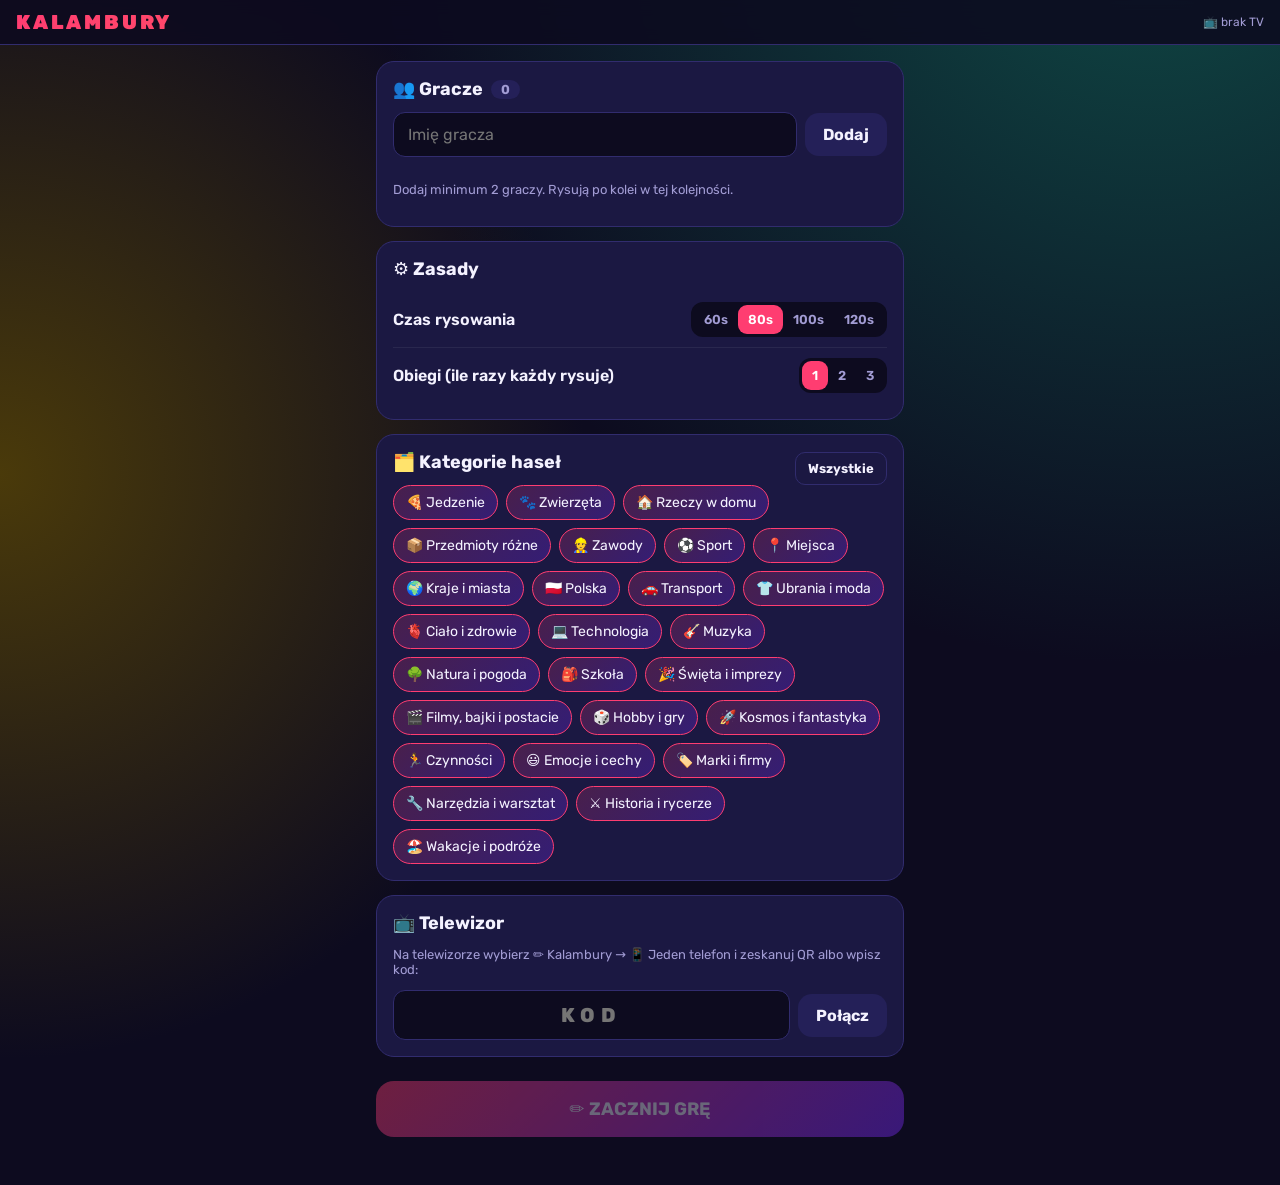
==== draw.html @ 6436c8e0 "Nowa gra: Kalambury – rysowanie na telefonie na żywo na TV - trzecia gra w wyborze na TV, oba tryby " ====
<!doctype html>
<html lang="pl">
<head>
<meta charset="utf-8">
<meta name="viewport" content="width=device-width, initial-scale=1, viewport-fit=cover, user-scalable=no">
<meta name="theme-color" content="#0d0b1f">
<title>Kalambury – host</title>
<link rel="manifest" href="manifest.webmanifest">
<link rel="preconnect" href="https://fonts.googleapis.com">
<link rel="preconnect" href="https://fonts.gstatic.com" crossorigin>
<link href="https://fonts.googleapis.com/css2?family=Rubik:wght@400;600;800;900&display=swap" rel="stylesheet">
<link rel="stylesheet" href="css/host.css?v=202611011021">
</head>
<body class="draw-ui">
<header class="top">
  <div class="logo">KALAMBURY</div>
  <div class="tvstat" id="tvstat">📺 brak TV</div>
</header>
<main id="app"></main>
<script src="js/config.js?v=202611011021"></script>
<script src="js/tvlink.js?v=202611011021"></script>
<script src="js/draw-core.js?v=202611011021"></script>
<script src="js/draw-pad.js?v=202611011021"></script>
<script src="js/draw-engine.js?v=202611011021"></script>
<script src="js/draw-host.js?v=202611011021"></script>
</body>
</html>
---- css/host.css ----
:root{
  --bg:#0d0b1f;--card:#1b1842;--card2:#242058;--line:#312c6e;--txt:#f4f2ff;--mut:#a29cd4;
  --pri:#ff3d71;--pri2:#ff8a3d;--vio:#7a2cff;--ok:#2ee59d;--warn:#ffc53d;
}
*{box-sizing:border-box;-webkit-tap-highlight-color:transparent}
html,body{margin:0;background:var(--bg);color:var(--txt);font-family:Rubik,system-ui,-apple-system,sans-serif;font-size:16px}
body{min-height:100dvh;background:
  radial-gradient(circle at 15% -10%,#3b1d6e 0,transparent 45%),
  radial-gradient(circle at 110% 40%,#5a1240 0,transparent 40%),var(--bg);background-attachment:fixed;overscroll-behavior:none}
button,input{font:inherit;color:inherit}
.top{position:sticky;top:0;z-index:5;display:flex;align-items:center;gap:10px;padding:10px 16px;padding-top:max(10px,env(safe-area-inset-top));
  background:rgba(13,11,31,.88);backdrop-filter:blur(8px);-webkit-backdrop-filter:blur(8px);border-bottom:1px solid var(--line)}
.logo{flex:1;font-weight:900;letter-spacing:.14em;font-size:20px;background:linear-gradient(90deg,var(--pri),var(--pri2));-webkit-background-clip:text;background-clip:text;color:transparent}
.tvstat{font-size:12px;color:var(--mut);white-space:nowrap}.tvstat.on{color:var(--ok)}
main{max-width:560px;margin:0 auto;padding:16px 16px 48px}
.loading{text-align:center;padding:80px 0;color:var(--mut);animation:pulse 1.4s infinite}
.card{background:var(--card);border:1px solid var(--line);border-radius:18px;padding:16px;margin-bottom:14px}
.card.err{border-color:#ff4d6d;background:#3a1430}
h1{font-size:26px;line-height:1.2;margin:8px 0}
h2{font-size:18px;margin:0 0 12px;display:flex;align-items:center;gap:8px;flex-wrap:wrap;justify-content:center}
.card h2{justify-content:flex-start}
.row{display:flex;gap:8px;align-items:center}.row.wrap{flex-wrap:wrap}.row.between{justify-content:space-between}.row.cen{justify-content:center}
.row .grow{flex:1}
.muted{color:var(--mut)}.small{font-size:13px}
code{background:#0003;padding:1px 5px;border-radius:5px;font-size:12px}
.badge{background:var(--card2);border-radius:99px;padding:2px 10px;font-size:13px;color:var(--mut)}
input{flex:1;min-width:0;background:#0d0b1f;border:1px solid var(--line);border-radius:12px;padding:12px 14px;font-size:16px;outline:none}
input:focus{border-color:var(--pri)}
.btn{border:0;border-radius:14px;padding:12px 18px;font-weight:700;background:var(--card2);cursor:pointer;transition:transform .1s,opacity .2s}
.btn:active{transform:scale(.96)}
.btn.sm{padding:8px 12px;font-size:13px;border-radius:10px}
.btn.big{padding:17px 22px;font-size:18px;width:100%;border-radius:18px;margin-top:10px}
.btn.primary{background:linear-gradient(135deg,var(--pri),var(--vio));box-shadow:0 8px 24px -8px var(--pri)}
.btn.ghost{background:transparent;border:1px solid var(--line)}
.btn:disabled{opacity:.4;box-shadow:none}
.center-b{display:block;margin:18px auto 0}
.players{list-style:none;margin:12px 0 4px;padding:0;display:flex;flex-direction:column;gap:6px}
.players li{display:flex;align-items:center;gap:10px;background:#0d0b1f88;border-radius:12px;padding:6px 6px 6px 8px;animation:pop .25s ease-out}
.pname{flex:1;font-weight:600;overflow:hidden;text-overflow:ellipsis;white-space:nowrap;text-align:left}
.pts{font-size:12px;color:var(--mut)}
.icon{width:36px;height:36px;border-radius:10px;border:0;background:var(--card2);font-weight:800;cursor:pointer;flex:none}
.icon.ph{background:none}.icon.x{color:#ff8fa3}.icon.plus{background:var(--pri)}
.av{--c:#888;display:inline-flex;align-items:center;justify-content:center;width:34px;height:34px;border-radius:50%;background:var(--c);color:#111;font-weight:900;flex:none;vertical-align:middle;box-shadow:0 0 0 3px #0003}
.av.sm{width:26px;height:26px;font-size:13px}
.av.xl{width:96px;height:96px;font-size:44px;margin:8px auto;box-shadow:0 0 0 6px #fff1,0 0 40px var(--c)}
.chips{display:flex;flex-wrap:wrap;gap:8px}.chips.cen{justify-content:center;margin:10px 0}
.chip{border:1px solid var(--line);background:#0d0b1f88;border-radius:99px;padding:8px 12px;font-size:14px;cursor:pointer;display:inline-flex;align-items:center;gap:6px}
.chip small{color:var(--mut);font-size:11px}
.chip.on{background:linear-gradient(135deg,#ff3d7133,#7a2cff44);border-color:var(--pri)}
.chip.on small{color:#ffd0dc}
.set{display:flex;align-items:center;justify-content:space-between;gap:12px;padding:10px 0;border-top:1px solid #ffffff10;flex-wrap:wrap}
.set:first-of-type{border-top:0}
.set-l{font-weight:600;display:flex;flex-direction:column}.set-l small{font-weight:400;font-size:12px;color:var(--mut)}
.seg{display:flex;background:#0d0b1f;border-radius:12px;padding:3px}
.seg button{border:0;background:none;padding:7px 10px;border-radius:9px;font-size:13px;font-weight:600;color:var(--mut);cursor:pointer}
.seg button.on{background:var(--pri);color:#fff}
.stepper{display:flex;align-items:center;gap:12px}.stepper b{min-width:18px;text-align:center;font-size:18px}
.stepper button{width:36px;height:36px;border-radius:10px;border:0;background:var(--card2);font-size:20px;font-weight:800;cursor:pointer}
.toggle{width:54px;height:32px;border-radius:99px;border:0;background:#0d0b1f;position:relative;cursor:pointer}
.toggle span{position:absolute;left:4px;top:4px;width:24px;height:24px;border-radius:50%;background:var(--mut);transition:.2s}
.toggle.on{background:var(--ok)}.toggle.on span{left:26px;background:#fff}

.center{display:flex;flex-direction:column;align-items:center;text-align:center;gap:6px;padding-top:12px;animation:fadeUp .35s ease-out}
.step{font-size:12px;text-transform:uppercase;letter-spacing:.16em;color:var(--mut)}
.pass-anim{font-size:42px;animation:pass 1.6s ease-in-out infinite}
.big-emoji{font-size:72px}
.pop{animation:pop .5s cubic-bezier(.3,1.6,.5,1)}
.hl{color:var(--warn);font-size:22px}
.clock{font-size:72px;font-weight:900;font-variant-numeric:tabular-nums;letter-spacing:.02em;line-height:1;margin:8px 0}
.clock.low{color:#ff4d6d;animation:pulse 1s infinite}.clock.done{color:#ff4d6d}
.clock.inf{color:var(--mut)}
.tag{display:inline-flex;align-items:center;gap:6px;background:#ff3d3d22;border:1px solid #ff3d3d;border-radius:99px;padding:5px 12px 5px 5px;font-weight:700}

/* kafelek */
.tile{position:relative;width:min(78vw,320px);aspect-ratio:3/4;margin:14px auto 6px;touch-action:none;user-select:none;-webkit-user-select:none;-webkit-touch-callout:none;cursor:pointer}
.tile.small-tile{width:min(60vw,220px);aspect-ratio:16/9}
.tile-cover,.tile-secret{position:absolute;inset:0;border-radius:24px;display:flex;flex-direction:column;align-items:center;justify-content:center;gap:6px}
.tile-secret{background:#fff;color:#14112e;box-shadow:inset 0 0 0 3px #0001;padding:18px}
.tile-cover{background:linear-gradient(145deg,var(--pri) 0%,var(--vio) 100%);box-shadow:0 18px 40px -12px #000,0 0 0 2px #fff2 inset;
  transition:transform .32s cubic-bezier(.2,.8,.2,1),opacity .2s;transform-origin:50% 0}
.tile-cover b{font-size:22px;letter-spacing:.14em}.tile-cover span{font-size:13px;opacity:.85}
.tile-cover .hand{font-size:52px;animation:press 1.6s ease-in-out infinite}
.tile.open .tile-cover{transform:translateY(-62%) rotateX(35deg) scale(.92);opacity:.12}
.role{display:flex;flex-direction:column;align-items:center;gap:6px;text-align:center}
.role span{font-size:14px;color:#6b6799}
.role .word{font-size:clamp(26px,9vw,40px);line-height:1.1;word-break:break-word}
.role small{font-size:13px;color:#6b6799}
.role.imp{color:#d0002a}.role.imp b{font-size:22px}.role.imp em{font-style:normal;font-weight:900;font-size:30px;color:#14112e}
.role-ico{font-size:56px}

.votes{list-style:none;padding:0;margin:8px 0;width:100%;display:flex;flex-direction:column;gap:6px}
.votes li{display:flex;align-items:center;gap:8px;background:var(--card);border:1px solid var(--line);border-radius:14px;padding:6px}
.vname{flex:1;text-align:left;display:flex;align-items:center;gap:8px;font-weight:600}
.vcount{min-width:28px;font-size:22px}
.deltas,.board{list-style:none;padding:0;margin:10px 0;width:100%;display:flex;flex-direction:column;gap:6px}
.deltas li,.board li{display:flex;align-items:center;gap:10px;background:var(--card);border-radius:12px;padding:8px 12px;animation:fadeUp .4s both}
.deltas li b{margin-left:auto;color:var(--ok)}
.board li b{font-size:20px;min-width:30px;text-align:right}.board li i{font-style:normal;color:var(--ok);font-weight:700}
.board li:first-child{background:linear-gradient(90deg,#ffc53d33,var(--card));border:1px solid #ffc53d66}

@keyframes pop{0%{transform:scale(.6);opacity:0}100%{transform:none;opacity:1}}
@keyframes fadeUp{0%{transform:translateY(14px);opacity:0}100%{transform:none;opacity:1}}
@keyframes pulse{50%{opacity:.45}}
@keyframes pass{0%,100%{transform:translateX(-30px) rotate(-12deg)}50%{transform:translateX(30px) rotate(12deg)}}
@keyframes press{0%,100%{transform:translateY(0)}50%{transform:translateY(10px) scale(.92)}}

.code-in{text-transform:uppercase;letter-spacing:.3em;font-weight:800;text-align:center;font-size:20px}
.ok{color:var(--ok)}
.ballots{list-style:none;padding:0;margin:8px 0;width:100%;display:flex;flex-direction:column;gap:8px;text-align:left}
.ballots li{background:var(--card);border:1px solid var(--line);border-radius:14px;padding:8px}
.ballots li.voted{border-color:var(--ok)}
.who{display:flex;align-items:center;gap:6px;margin-bottom:6px;font-size:14px}
.targets{display:flex;flex-wrap:wrap;gap:6px}
.tgt{display:inline-flex;align-items:center;gap:5px;border:1px solid var(--line);background:#0d0b1f;border-radius:99px;padding:3px 10px 3px 3px;font-size:13px;font-weight:600;cursor:pointer}
.tgt.on{background:var(--pri);border-color:var(--pri)}
.opts{display:grid;grid-template-columns:1fr 1fr;gap:6px;width:100%;margin:8px 0}
.opt{display:flex;align-items:center;justify-content:center;gap:4px;min-height:46px;border:1px solid var(--line);background:var(--card);border-radius:12px;padding:6px 8px;font-weight:700;font-size:14px;cursor:pointer}
.opt.on{background:var(--pri);border-color:var(--pri)}
.av.xs{width:20px;height:20px;font-size:10px;box-shadow:none}
.tvlink{display:block;text-align:center;text-decoration:none;color:#fff;margin:0 0 6px}
.tvlink:focus{outline:4px solid #fff;outline-offset:3px}
.cen-t{text-align:center;margin:0 0 14px}

/* ---------- telefon gracza ---------- */
.joinf{display:flex;flex-direction:column;gap:8px;width:100%;text-align:left}
.joinf label{font-size:13px;color:var(--mut);font-weight:600;margin-top:4px}
.ok{color:var(--ok);font-weight:700}
.tile.mini{width:min(70vw,260px);aspect-ratio:16/8;margin-top:18px}
.tile.mini .role .word{font-size:26px}.tile.mini .role-ico{font-size:28px}.tile.mini .role.imp em{font-size:22px}
.tile.mini .tile-cover b{font-size:16px}
.vgrid{display:grid;grid-template-columns:1fr 1fr;gap:8px;width:100%}
.vbtn{display:flex;flex-direction:column;align-items:center;gap:6px;padding:14px 8px;border-radius:16px;border:2px solid var(--line);background:var(--card);font-weight:700;cursor:pointer}
.vbtn.on{border-color:var(--pri);background:linear-gradient(135deg,#ff3d7144,#7a2cff55);box-shadow:0 0 20px -6px var(--pri)}
.clock.sm{font-size:40px}
.mydelta{font-size:56px;font-weight:900;color:var(--mut)}.mydelta.plus{color:var(--ok)}
.mydelta small{display:block;font-size:13px;font-weight:600;color:var(--mut)}
.board li.me{outline:2px solid var(--pri)}
.drum-s{font-size:48px;animation:press .3s infinite alternate}

/* ---------- emoji i reakcje ---------- */
.av.emo{font-size:20px;line-height:1}.av.sm.emo{font-size:15px}.av.xl.emo{font-size:58px}.av.xs.emo{font-size:12px}
.emo-btn{background:none;border:0;padding:0;cursor:pointer}
.emogrid{display:grid;grid-template-columns:repeat(8,1fr);gap:4px}
.emo-pick{font-size:22px;padding:6px 0;border-radius:10px;border:2px solid transparent;background:#0d0b1f;cursor:pointer}
.emo-pick.on{border-color:var(--pri);background:#ff3d7133}
.emo-pick:disabled{opacity:.25}
.emocard{width:100%;margin-top:10px}.emocard summary{cursor:pointer;font-weight:700}
.emocard .emogrid{margin-top:10px}
body.has-react main{padding-bottom:90px}
.reactbar{position:fixed;left:0;right:0;bottom:0;display:flex;justify-content:space-around;gap:2px;padding:8px 6px calc(8px + env(safe-area-inset-bottom));background:rgba(13,11,31,.94);border-top:1px solid var(--line);z-index:6}
.reactbar button{font-size:24px;background:none;border:0;padding:4px;cursor:pointer;border-radius:10px}
.reactbar button:active{background:#ffffff14}
.reactbar button.fly{animation:fly .5s ease-out}
@keyframes fly{0%{transform:none}40%{transform:translateY(-14px) scale(1.4)}100%{transform:none}}
.set .seg{flex-wrap:wrap}
.reactbar button{flex:1;min-width:0;font-size:22px;padding:4px 0}

/* ================= MAFIA (telefon) ================= */
body.mafia-ui{background:radial-gradient(circle at 80% -10%,#4a0d22 0,transparent 45%),radial-gradient(circle at 0% 40%,#1a1a4a 0,transparent 40%),var(--bg)}
body.night-ui{background:radial-gradient(ellipse at 50% 120%,#0d1b3d 0%,#03040f 70%)}
.mrole-card{color:#14112e}.mrole-card b{font-size:26px}.mrole-card span{font-size:14px}
.mrole-card.r-mafia b{color:#d0002a}.mrole-card.r-cop b{color:#1c6fd1}.mrole-card.r-doctor b{color:#0c9a62}
.mrole-card small{font-weight:700;color:#d0002a}
.vbtn small{font-size:11px;color:#ffb3c1}
.inbox{width:100%;text-align:left;border-color:var(--warn);background:#3a2c0a}
.inbox p{margin:6px 0 0;font-size:14px}
.hand,.cardsel{width:100%;text-align:left;margin-top:14px}
.pcards{display:grid;grid-template-columns:repeat(auto-fill,minmax(150px,1fr));gap:8px;margin-top:10px}
.pcard{display:flex;flex-direction:column;align-items:center;gap:4px;text-align:center;padding:10px 8px;border-radius:14px;border:2px solid var(--line);background:linear-gradient(160deg,#2a2466,#1b1842);cursor:pointer;opacity:.55}
.pcard.now{opacity:1;box-shadow:0 0 0 2px #ffffff22,0 10px 24px -10px #000}
.pcard .pe{font-size:30px}.pcard b{font-size:14px}.pcard p{font-size:11.5px;color:#cfcaf2;margin:0;line-height:1.3}
.pcard i{font-style:normal;font-size:10.5px;color:var(--mut);text-transform:uppercase;letter-spacing:.06em}
.pcard.t-mafia{border-color:#ff2d4a;background:linear-gradient(160deg,#4a1024,#1b1842)}
.pcard.t-town{border-color:#4dabf7;background:linear-gradient(160deg,#10305a,#1b1842)}
.pcard.big{opacity:1;max-width:240px;margin:0 auto 10px}
.pcard.big .pe{font-size:44px}.pcard.big p{font-size:13px}
.ghostscr .big-emoji{animation:float 3s ease-in-out infinite}
.pnote{position:fixed;left:50%;top:70px;transform:translate(-50%,-140px);background:#ff3d71;color:#fff;font-weight:700;padding:10px 18px;border-radius:14px;z-index:20;transition:transform .3s;max-width:90%;text-align:center}
.pnote.on{transform:translate(-50%,0)}
@keyframes float{50%{transform:translateY(-8px)}}

/* ===== animacje Mafii na telefonie ===== */
.fxc{width:100%;display:flex;flex-direction:column;align-items:center;gap:6px;padding:14px 10px;margin:6px 0;border-radius:18px;background:#1b1842;border:2px solid var(--line);position:relative;overflow:hidden;animation:fadeUp .4s both}
.fxc small{color:var(--mut);font-weight:700}
.fxc b{font-size:17px}
.fxc .scan{position:relative;width:110px;height:110px;display:flex;align-items:center;justify-content:center}
.fxc .lens{position:absolute;font-size:46px;animation:lens 1.6s ease-in-out both;filter:drop-shadow(0 4px 8px #000)}
@keyframes lens{0%{transform:translate(-40px,30px) rotate(-20deg);opacity:0}15%{opacity:1}35%{transform:translate(35px,-20px) rotate(10deg)}60%{transform:translate(-25px,-30px) rotate(-10deg)}85%{transform:translate(20px,25px)}100%{transform:translate(40px,40px) scale(.6);opacity:0}}
.fxc .beam{position:absolute;inset:0;border-radius:50%;background:linear-gradient(180deg,transparent 45%,#6cc6ff99 50%,transparent 55%);animation:beam 1.5s linear both}
@keyframes beam{0%{transform:translateY(-60%);opacity:1}100%{transform:translateY(60%);opacity:0}}
.fxc .stamp2{font-size:26px;font-weight:900;letter-spacing:.06em;padding:4px 16px;border:4px solid;border-radius:10px;transform:rotate(-7deg);animation:stamp2 .5s 1.6s cubic-bezier(.3,1.6,.5,1) both}
@keyframes stamp2{0%{opacity:0;transform:rotate(-7deg) scale(3)}100%{opacity:1;transform:rotate(-7deg) scale(1)}}
.fxc.bad{border-color:#ff2d4a;background:linear-gradient(180deg,#4a1024,#1b1842)}.fxc.bad .stamp2{color:#ff4d6d;border-color:#ff4d6d}
.fxc.good{border-color:var(--ok);background:linear-gradient(180deg,#0f3d2c,#1b1842)}.fxc.good .stamp2{color:var(--ok);border-color:var(--ok)}
.fxc.check b{animation:fadeUp .4s 1.9s both}
.sv2{position:relative;width:110px;height:110px;display:flex;align-items:center;justify-content:center}
.knife2{position:absolute;font-size:40px;animation:knife2 1.4s both}
@keyframes knife2{0%{transform:translate(-160px,-40px) rotate(-60deg)}40%{transform:translate(-56px,0) rotate(200deg)}55%{transform:translate(-64px,-4px) rotate(170deg)}100%{transform:translate(-170px,-90px) rotate(-200deg);opacity:0}}
.shield2{position:absolute;inset:-10px;border-radius:50%;border:4px solid #6cc6ff;box-shadow:0 0 22px #6cc6ff,inset 0 0 16px #6cc6ff88;animation:shieldup2 1s .4s both}
@keyframes shieldup2{0%{opacity:0;transform:scale(.3)}40%{opacity:1;transform:scale(1.12)}100%{opacity:1;transform:scale(1)}}
.shieldc{border-color:#6cc6ff;background:linear-gradient(180deg,#0f2d4a,#1b1842)}
.dove2{font-size:64px;animation:dove2 2s ease-in-out both}
@keyframes dove2{0%{transform:translate(-160px,60px) scale(.5);opacity:0}50%{transform:translate(0,-10px) scale(1.2);opacity:1}100%{transform:none}}
.siren{font-size:56px;animation:siren .5s 4 alternate}
@keyframes siren{from{filter:drop-shadow(0 0 4px #f00)}to{filter:drop-shadow(0 0 22px #f00) hue-rotate(180deg);transform:scale(1.15)}}
.alarmc{border-color:#ff2d4a}
.slash2{position:absolute;left:-10%;top:40%;width:120%;height:6px;border-radius:6px;background:linear-gradient(90deg,transparent,#ff1f3d,transparent);transform:rotate(-30deg) scaleX(0);transform-origin:left;animation:slash2 .4s .3s both}
.slash2.b{top:58%;animation-delay:.45s}
@keyframes slash2{to{transform:rotate(-30deg) scaleX(1)}}
.fxc.hit.bad .av{animation:fallover2 .8s .9s forwards}
@keyframes fallover2{to{transform:rotate(-80deg) translateY(10px);filter:grayscale(1) brightness(.6)}}
/* odegrana animacja – tylko stan końcowy */
.fxc.still,.fxc.still *{animation-duration:0s !important;animation-delay:0s !important}
.fxc.still .lens,.fxc.still .beam,.fxc.still .knife2{display:none}
/* śmierć gracza */
.deathfx{position:fixed;inset:0;z-index:30;display:flex;flex-direction:column;align-items:center;justify-content:center;background:radial-gradient(circle,#3a0010ee,#000f);animation:deathfx 4.2s forwards;pointer-events:none}
.deathfx b{font-size:110px;animation:pop .6s .4s cubic-bezier(.3,1.6,.5,1) both}
.deathfx h2{color:#ff4d6d;font-size:28px;animation:fadeUp .5s 1s both}
.deathfx .crack{position:absolute;inset:0;background:repeating-linear-gradient(115deg,transparent 0 46px,#ffffff22 47px,transparent 49px),repeating-linear-gradient(35deg,transparent 0 70px,#ffffff1a 71px,transparent 73px);animation:fadeUp .2s .2s both}
@keyframes deathfx{0%{opacity:0}8%{opacity:1}80%{opacity:1}100%{opacity:0;visibility:hidden}}
.deathfx.still{display:none}

/* ================= KALAMBURY (telefon) ================= */
body.draw-ui{background:radial-gradient(circle at 90% -10%,#0f4a46 0,transparent 45%),radial-gradient(circle at 0% 40%,#4a3a0a 0,transparent 40%),var(--bg)}
.choices{display:flex;flex-direction:column;gap:10px;width:100%}
.choice{display:flex;flex-direction:column;gap:2px;padding:16px;border-radius:16px;border:2px solid var(--line);background:linear-gradient(135deg,#2a2466,#1b1842);cursor:pointer;text-align:center}
.choice b{font-size:22px}.choice small{color:var(--mut)}
.choice:active{transform:scale(.97);border-color:var(--pri)}
.drphone{display:flex;flex-direction:column;gap:8px}
.drhead{display:flex;align-items:center;justify-content:space-between}
.drhead .clock{margin:0}
.drword{text-align:center;font-size:16px}.drword b{font-size:22px;color:var(--warn)}.drword small{color:var(--mut);display:block}
.padwrap{display:flex;flex-direction:column;gap:8px}
.padbox{width:100%;aspect-ratio:16/9;border-radius:14px;overflow:hidden;box-shadow:0 0 0 3px #ffffff22;touch-action:none}
canvas.pad{width:100%;height:100%;display:block;touch-action:none;cursor:crosshair}
.tools{display:flex;flex-direction:column;gap:8px}
.colors,.row2{display:flex;gap:6px;flex-wrap:wrap;justify-content:center}
.col{width:34px;height:34px;border-radius:50%;border:3px solid #ffffff33;background:var(--c);cursor:pointer}
.col.erase{background:#fff;font-size:16px;line-height:1}
.col.on{border-color:#fff;transform:scale(1.15);box-shadow:0 0 0 2px var(--pri)}
.sz,.tool{display:inline-flex;align-items:center;gap:5px;border:1px solid var(--line);background:#1b1842;border-radius:10px;padding:6px 10px;cursor:pointer;font-weight:700;font-size:13px}
.sz i{display:inline-block;border-radius:50%;background:#fff}
.sz.on{border-color:var(--pri);background:#ff3d7133}
.dmaskbox{text-align:center;display:flex;flex-direction:column;align-items:center;gap:4px}
.dmask{display:flex;gap:5px;flex-wrap:wrap;justify-content:center}
.dmask b{display:inline-flex;align-items:flex-end;justify-content:center;width:20px;height:26px;border-bottom:3px solid #fff;font-size:20px;font-weight:900;text-transform:uppercase}
.dmask .sp{width:10px}
.dmaskbox small{color:var(--mut)}
.guessf{display:flex;gap:6px}
.guessf input{font-size:18px}
.dnote{text-align:center;font-weight:800;padding:8px;border-radius:12px;animation:pop .4s both}
.dnote.close{background:#4a2a0a;color:#ffb347}.dnote.ok{background:#0f3d2c;color:var(--ok)}
.dchat{display:flex;flex-direction:column;gap:3px;font-size:13px;color:var(--mut)}
.dc.ok{color:var(--ok)}

.whoguess{width:100%;text-align:left;display:flex;flex-direction:column;gap:8px;margin:0}
.whoguess .chip{font-size:15px;padding:8px 12px}
.shout{text-align:center;padding:30px 10px}.shout .big-emoji{animation:pop .6s both}
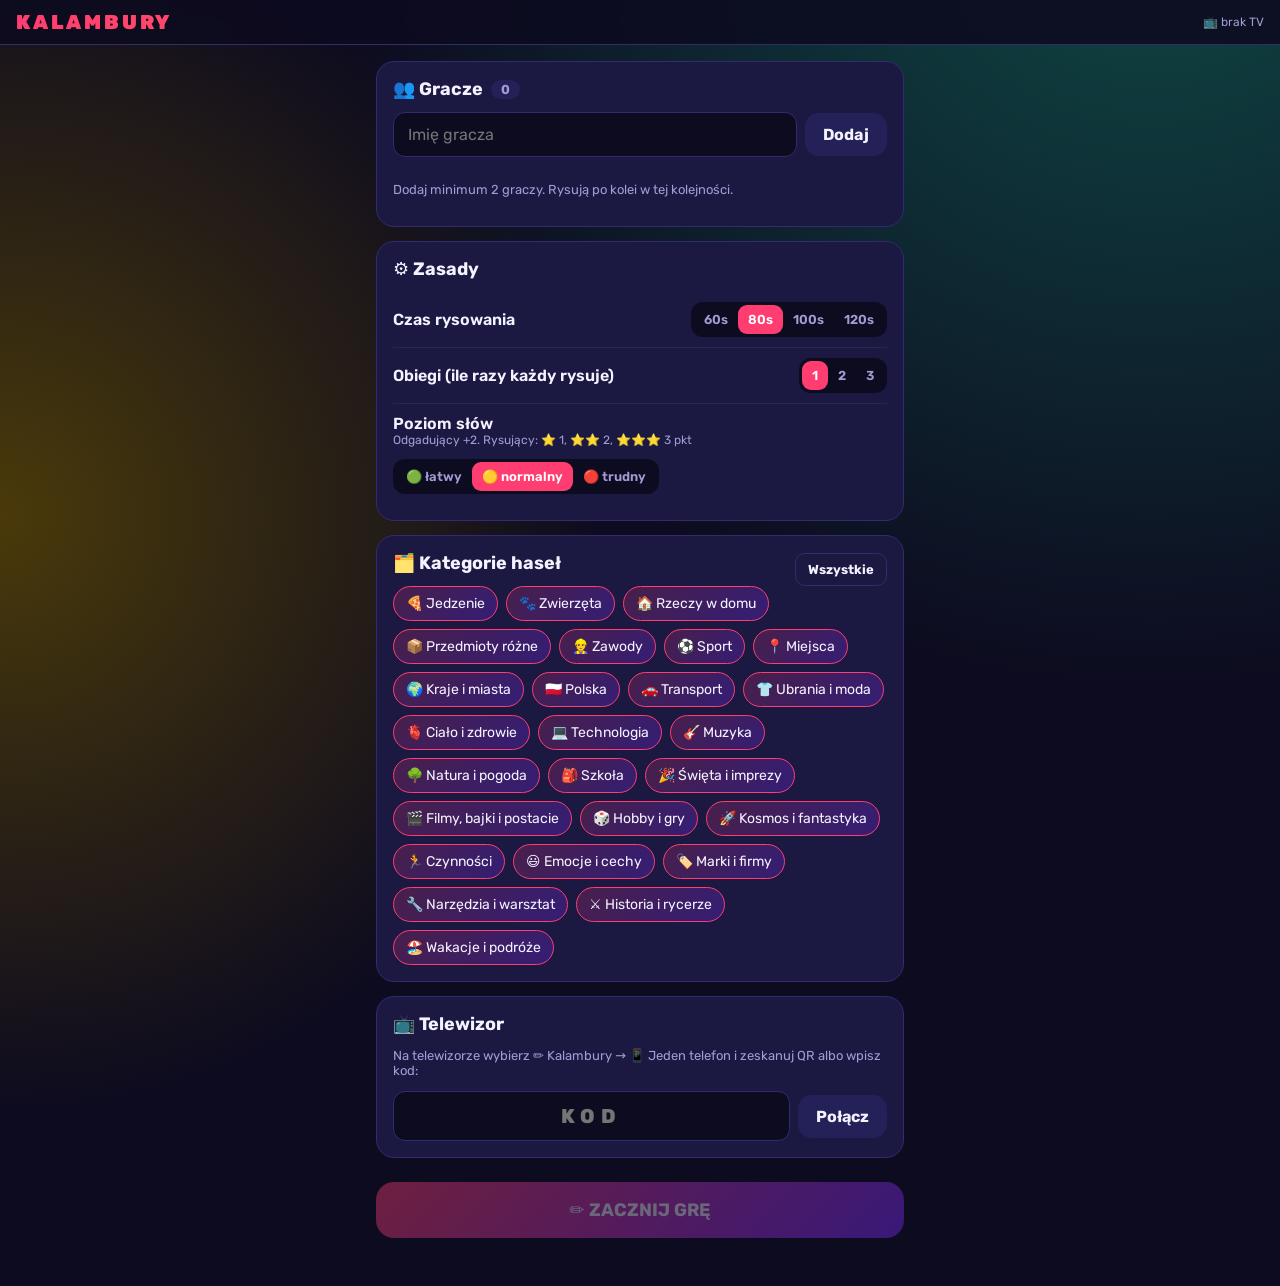
==== commit 372b9bca: "Kalambury: poziomy łatwy/normalny/trudny, wybór 1 z 3 słów (1/2/3 pkt dla rysującego), odgadujący +2" ====
--- a/draw.html
+++ b/draw.html
@@ -9,7 +9,7 @@
 <link rel="preconnect" href="https://fonts.googleapis.com">
 <link rel="preconnect" href="https://fonts.gstatic.com" crossorigin>
 <link href="https://fonts.googleapis.com/css2?family=Rubik:wght@400;600;800;900&display=swap" rel="stylesheet">
-<link rel="stylesheet" href="css/host.css?v=202611011021">
+<link rel="stylesheet" href="css/host.css?v=202611011023">
 </head>
 <body class="draw-ui">
 <header class="top">
@@ -17,11 +17,11 @@
   <div class="tvstat" id="tvstat">📺 brak TV</div>
 </header>
 <main id="app"></main>
-<script src="js/config.js?v=202611011021"></script>
-<script src="js/tvlink.js?v=202611011021"></script>
-<script src="js/draw-core.js?v=202611011021"></script>
-<script src="js/draw-pad.js?v=202611011021"></script>
-<script src="js/draw-engine.js?v=202611011021"></script>
-<script src="js/draw-host.js?v=202611011021"></script>
+<script src="js/config.js?v=202611011023"></script>
+<script src="js/tvlink.js?v=202611011023"></script>
+<script src="js/draw-core.js?v=202611011023"></script>
+<script src="js/draw-pad.js?v=202611011023"></script>
+<script src="js/draw-engine.js?v=202611011023"></script>
+<script src="js/draw-host.js?v=202611011023"></script>
 </body>
 </html>
--- a/css/host.css
+++ b/css/host.css
@@ -256,3 +256,8 @@
 .whoguess{width:100%;text-align:left;display:flex;flex-direction:column;gap:8px;margin:0}
 .whoguess .chip{font-size:15px;padding:8px 12px}
 .shout{text-align:center;padding:30px 10px}.shout .big-emoji{animation:pop .6s both}
+
+.choice .stars{font-size:12px;font-weight:800;letter-spacing:.04em;color:var(--mut)}
+.choice.lv1{border-color:#2ee59d88}.choice.lv1 .stars{color:#2ee59d}
+.choice.lv2{border-color:#ffc53d88}.choice.lv2 .stars{color:#ffc53d}
+.choice.lv3{border-color:#ff4d6d88}.choice.lv3 .stars{color:#ff4d6d}
